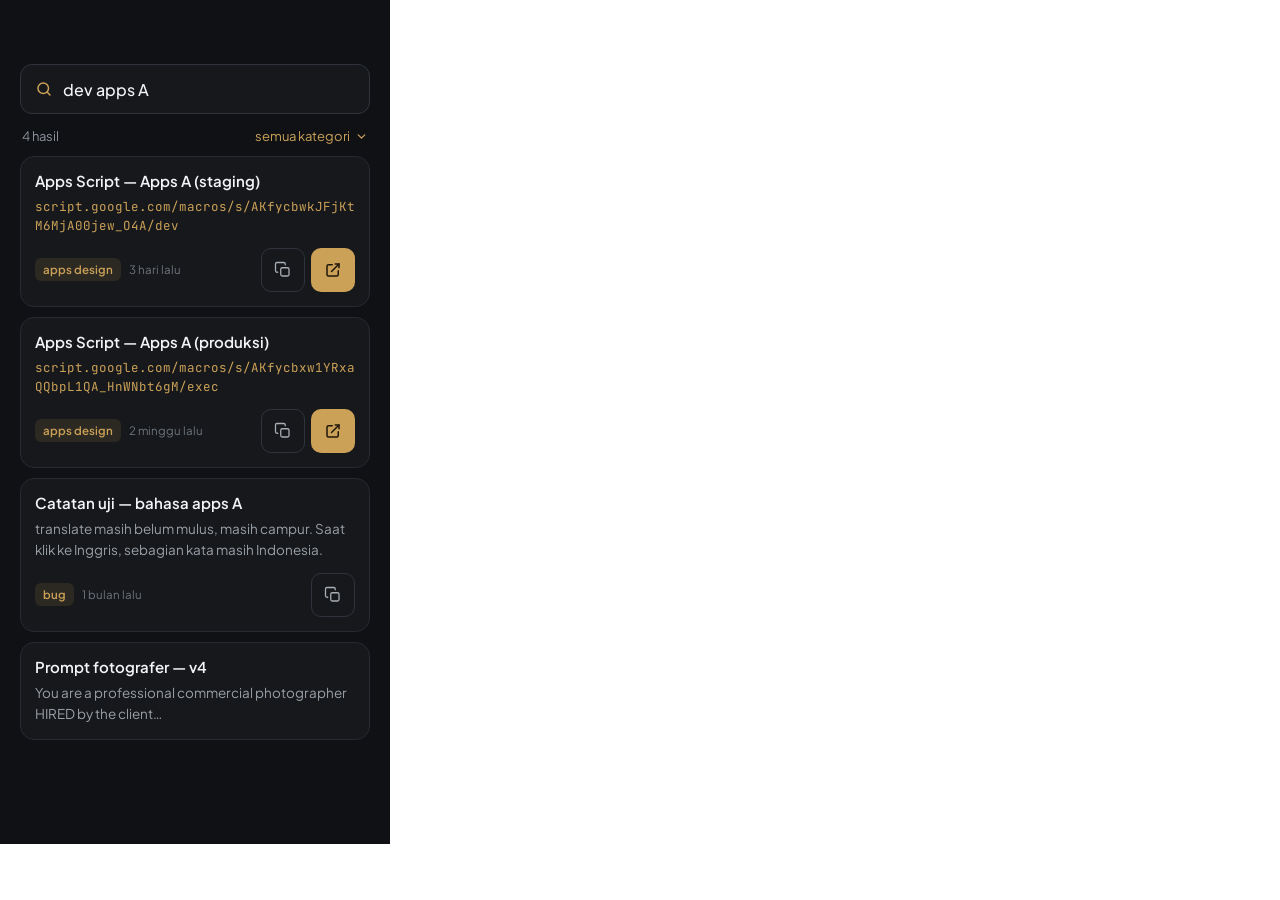
==== docs/mockup/AHasil.dc.html @ 83f52e95 "T-Note: kerangka, gaya, penyimpanan, otak, pelabel + catatan serah terima Aplikasi belum bisa dijala" ====
<!doctype html>
<html>
<head>
  <meta charset="utf-8">
  <script src="./support.js"></script>
</head>
<body>
<x-dc>
<helmet>
  <link rel="stylesheet" href="https://fonts.googleapis.com/css2?family=Plus+Jakarta+Sans:wght@400;500;600;700&family=JetBrains+Mono:wght@400;500&display=swap">
  <style>
    body { margin: 0; }
    a { color: #CBA158; text-decoration: none; }
    a:hover { color: #e0bd7c; }
    * { box-sizing: border-box; }
  </style>
</helmet>
<div style="width:390px;height:844px;background:#0f1115;font-family:'Plus Jakarta Sans',system-ui,sans-serif;color:#f2f4f7;padding:64px 20px 0;display:flex;flex-direction:column;overflow:hidden">

  <div style="display:flex;align-items:center;gap:10px;background:#16181b;border:1px solid #2f343c;border-radius:12px;padding:0 14px;height:50px;flex-shrink:0">
    <svg width="18" height="18" viewBox="0 0 24 24" fill="none" stroke="#CBA158" stroke-width="2" stroke-linecap="round" stroke-linejoin="round"><circle cx="11" cy="11" r="7"/><path d="M20 20l-3.6-3.6"/></svg>
    <span style="font-size:16px;font-weight:500">dev apps A</span>
  </div>

  <div style="display:flex;align-items:center;justify-content:space-between;padding:14px 2px 12px;flex-shrink:0">
    <span style="font-size:13px;color:#8d939c">4 hasil</span>
    <span style="font-size:13px;color:#CBA158;display:flex;align-items:center;gap:5px">semua kategori
      <svg width="13" height="13" viewBox="0 0 24 24" fill="none" stroke="currentColor" stroke-width="2.4" stroke-linecap="round" stroke-linejoin="round"><path d="M6 9l6 6 6-6"/></svg>
    </span>
  </div>

  <div style="display:flex;flex-direction:column;gap:10px">

    <div style="background:#16181b;border:1px solid #262a31;border-radius:14px;padding:14px">
      <div style="font-size:15px;font-weight:600;line-height:1.35;margin-bottom:7px">Apps Script — Apps A (staging)</div>
      <a href="#" style="font-family:'JetBrains Mono',ui-monospace,monospace;font-size:12.5px;line-height:1.5;word-break:break-all;display:block">script.google.com/macros/s/AKfycbwkJFjKtM6MjA00jew_O4A/dev</a>
      <div style="display:flex;align-items:center;justify-content:space-between;margin-top:12px">
        <div style="display:flex;align-items:center;gap:8px;min-width:0">
          <span style="font-size:11.5px;font-weight:600;color:#CBA158;background:rgba(203,161,88,0.12);border-radius:6px;padding:4px 8px;white-space:nowrap">apps design</span>
          <span style="font-size:11.5px;color:#6f757e;white-space:nowrap">3 hari lalu</span>
        </div>
        <div style="display:flex;gap:6px">
          <button style="width:44px;height:44px;border:1px solid #2f343c;border-radius:10px;background:transparent;color:#a8aeb6;display:flex;align-items:center;justify-content:center;cursor:pointer">
            <svg width="18" height="18" viewBox="0 0 24 24" fill="none" stroke="currentColor" stroke-width="1.7" stroke-linecap="round" stroke-linejoin="round"><rect x="9" y="9" width="11" height="11" rx="2"/><path d="M5 15H4a2 2 0 0 1-2-2V4a2 2 0 0 1 2-2h9a2 2 0 0 1 2 2v1"/></svg>
          </button>
          <button style="width:44px;height:44px;border:none;border-radius:10px;background:#CBA158;color:#20160a;display:flex;align-items:center;justify-content:center;cursor:pointer">
            <svg width="18" height="18" viewBox="0 0 24 24" fill="none" stroke="currentColor" stroke-width="2" stroke-linecap="round" stroke-linejoin="round"><path d="M10 14L20 4"/><path d="M15 4h5v5"/><path d="M19 13v5a2 2 0 0 1-2 2H6a2 2 0 0 1-2-2V7a2 2 0 0 1 2-2h5"/></svg>
          </button>
        </div>
      </div>
    </div>

    <div style="background:#16181b;border:1px solid #262a31;border-radius:14px;padding:14px">
      <div style="font-size:15px;font-weight:600;line-height:1.35;margin-bottom:7px">Apps Script — Apps A (produksi)</div>
      <a href="#" style="font-family:'JetBrains Mono',ui-monospace,monospace;font-size:12.5px;line-height:1.5;word-break:break-all;display:block">script.google.com/macros/s/AKfycbxw1YRxaQQbpL1QA_HnWNbt6gM/exec</a>
      <div style="display:flex;align-items:center;justify-content:space-between;margin-top:12px">
        <div style="display:flex;align-items:center;gap:8px;min-width:0">
          <span style="font-size:11.5px;font-weight:600;color:#CBA158;background:rgba(203,161,88,0.12);border-radius:6px;padding:4px 8px;white-space:nowrap">apps design</span>
          <span style="font-size:11.5px;color:#6f757e;white-space:nowrap">2 minggu lalu</span>
        </div>
        <div style="display:flex;gap:6px">
          <button style="width:44px;height:44px;border:1px solid #2f343c;border-radius:10px;background:transparent;color:#a8aeb6;display:flex;align-items:center;justify-content:center;cursor:pointer">
            <svg width="18" height="18" viewBox="0 0 24 24" fill="none" stroke="currentColor" stroke-width="1.7" stroke-linecap="round" stroke-linejoin="round"><rect x="9" y="9" width="11" height="11" rx="2"/><path d="M5 15H4a2 2 0 0 1-2-2V4a2 2 0 0 1 2-2h9a2 2 0 0 1 2 2v1"/></svg>
          </button>
          <button style="width:44px;height:44px;border:none;border-radius:10px;background:#CBA158;color:#20160a;display:flex;align-items:center;justify-content:center;cursor:pointer">
            <svg width="18" height="18" viewBox="0 0 24 24" fill="none" stroke="currentColor" stroke-width="2" stroke-linecap="round" stroke-linejoin="round"><path d="M10 14L20 4"/><path d="M15 4h5v5"/><path d="M19 13v5a2 2 0 0 1-2 2H6a2 2 0 0 1-2-2V7a2 2 0 0 1 2-2h5"/></svg>
          </button>
        </div>
      </div>
    </div>

    <div style="background:#16181b;border:1px solid #262a31;border-radius:14px;padding:14px">
      <div style="font-size:15px;font-weight:600;line-height:1.35;margin-bottom:6px">Catatan uji — bahasa apps A</div>
      <div style="font-size:13.5px;line-height:1.55;color:#9aa0a8">translate masih belum mulus, masih campur. Saat klik ke Inggris, sebagian kata masih Indonesia.</div>
      <div style="display:flex;align-items:center;justify-content:space-between;margin-top:12px">
        <div style="display:flex;align-items:center;gap:8px;min-width:0">
          <span style="font-size:11.5px;font-weight:600;color:#CBA158;background:rgba(203,161,88,0.12);border-radius:6px;padding:4px 8px;white-space:nowrap">bug</span>
          <span style="font-size:11.5px;color:#6f757e;white-space:nowrap">1 bulan lalu</span>
        </div>
        <button style="width:44px;height:44px;border:1px solid #2f343c;border-radius:10px;background:transparent;color:#a8aeb6;display:flex;align-items:center;justify-content:center;cursor:pointer">
          <svg width="18" height="18" viewBox="0 0 24 24" fill="none" stroke="currentColor" stroke-width="1.7" stroke-linecap="round" stroke-linejoin="round"><rect x="9" y="9" width="11" height="11" rx="2"/><path d="M5 15H4a2 2 0 0 1-2-2V4a2 2 0 0 1 2-2h9a2 2 0 0 1 2 2v1"/></svg>
        </button>
      </div>
    </div>

    <div style="background:#16181b;border:1px solid #262a31;border-radius:14px;padding:14px">
      <div style="font-size:15px;font-weight:600;line-height:1.35;margin-bottom:6px">Prompt fotografer — v4</div>
      <div style="font-size:13.5px;line-height:1.55;color:#9aa0a8">You are a professional commercial photographer HIRED by the client…</div>
    </div>

  </div>
</div>
</x-dc>
</body>
</html>
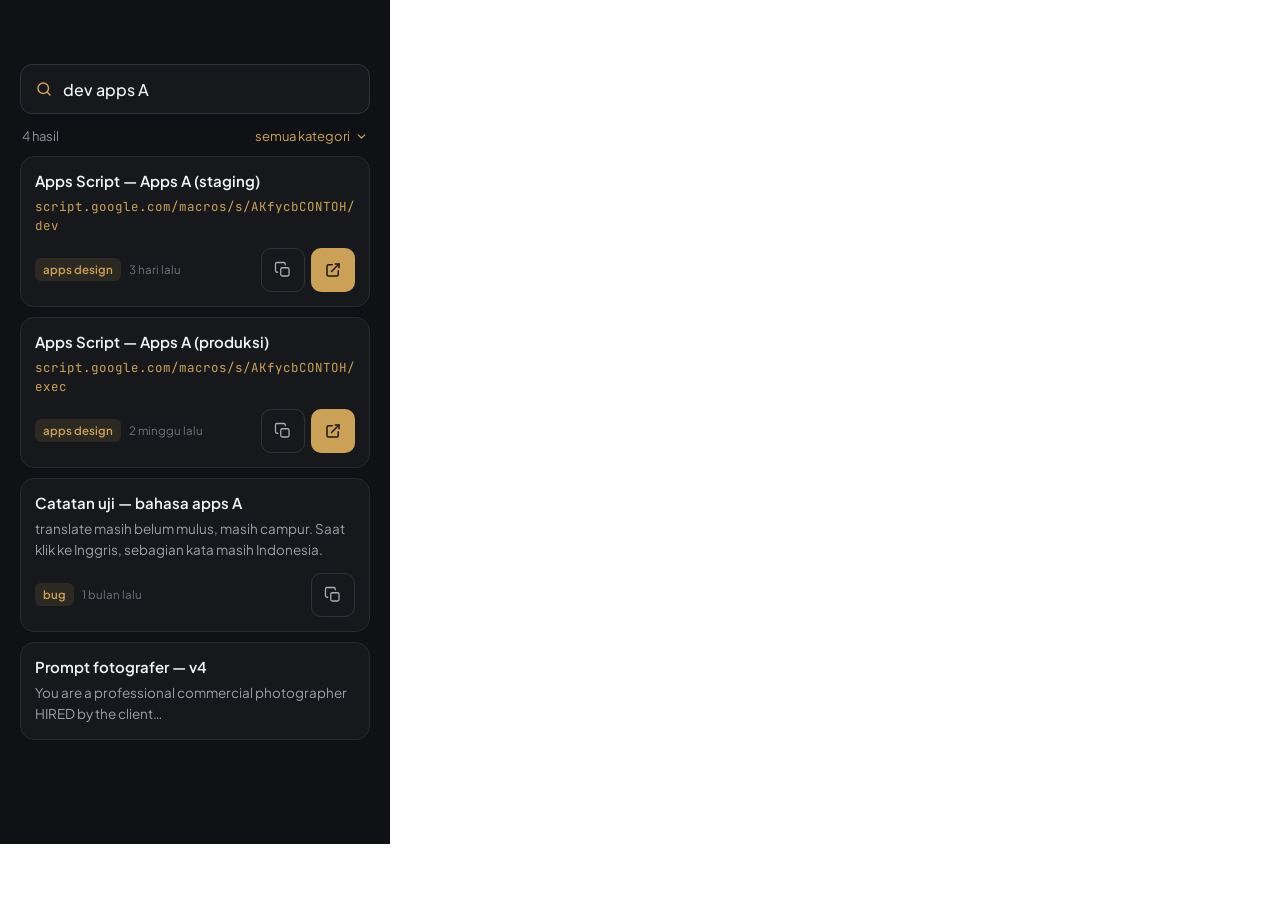
==== commit 3746cd4a: "Netralkan detail pribadi dan ID deployment sebelum repo dibuka publik Alasan rancangannya tetap utuh" ====
--- a/docs/mockup/AHasil.dc.html
+++ b/docs/mockup/AHasil.dc.html
@@ -33,7 +33,7 @@
 
     <div style="background:#16181b;border:1px solid #262a31;border-radius:14px;padding:14px">
       <div style="font-size:15px;font-weight:600;line-height:1.35;margin-bottom:7px">Apps Script — Apps A (staging)</div>
-      <a href="#" style="font-family:'JetBrains Mono',ui-monospace,monospace;font-size:12.5px;line-height:1.5;word-break:break-all;display:block">script.google.com/macros/s/AKfycbwkJFjKtM6MjA00jew_O4A/dev</a>
+      <a href="#" style="font-family:'JetBrains Mono',ui-monospace,monospace;font-size:12.5px;line-height:1.5;word-break:break-all;display:block">script.google.com/macros/s/AKfycbCONTOH/dev</a>
       <div style="display:flex;align-items:center;justify-content:space-between;margin-top:12px">
         <div style="display:flex;align-items:center;gap:8px;min-width:0">
           <span style="font-size:11.5px;font-weight:600;color:#CBA158;background:rgba(203,161,88,0.12);border-radius:6px;padding:4px 8px;white-space:nowrap">apps design</span>
@@ -52,7 +52,7 @@
 
     <div style="background:#16181b;border:1px solid #262a31;border-radius:14px;padding:14px">
       <div style="font-size:15px;font-weight:600;line-height:1.35;margin-bottom:7px">Apps Script — Apps A (produksi)</div>
-      <a href="#" style="font-family:'JetBrains Mono',ui-monospace,monospace;font-size:12.5px;line-height:1.5;word-break:break-all;display:block">script.google.com/macros/s/AKfycbxw1YRxaQQbpL1QA_HnWNbt6gM/exec</a>
+      <a href="#" style="font-family:'JetBrains Mono',ui-monospace,monospace;font-size:12.5px;line-height:1.5;word-break:break-all;display:block">script.google.com/macros/s/AKfycbCONTOH/exec</a>
       <div style="display:flex;align-items:center;justify-content:space-between;margin-top:12px">
         <div style="display:flex;align-items:center;gap:8px;min-width:0">
           <span style="font-size:11.5px;font-weight:600;color:#CBA158;background:rgba(203,161,88,0.12);border-radius:6px;padding:4px 8px;white-space:nowrap">apps design</span>
